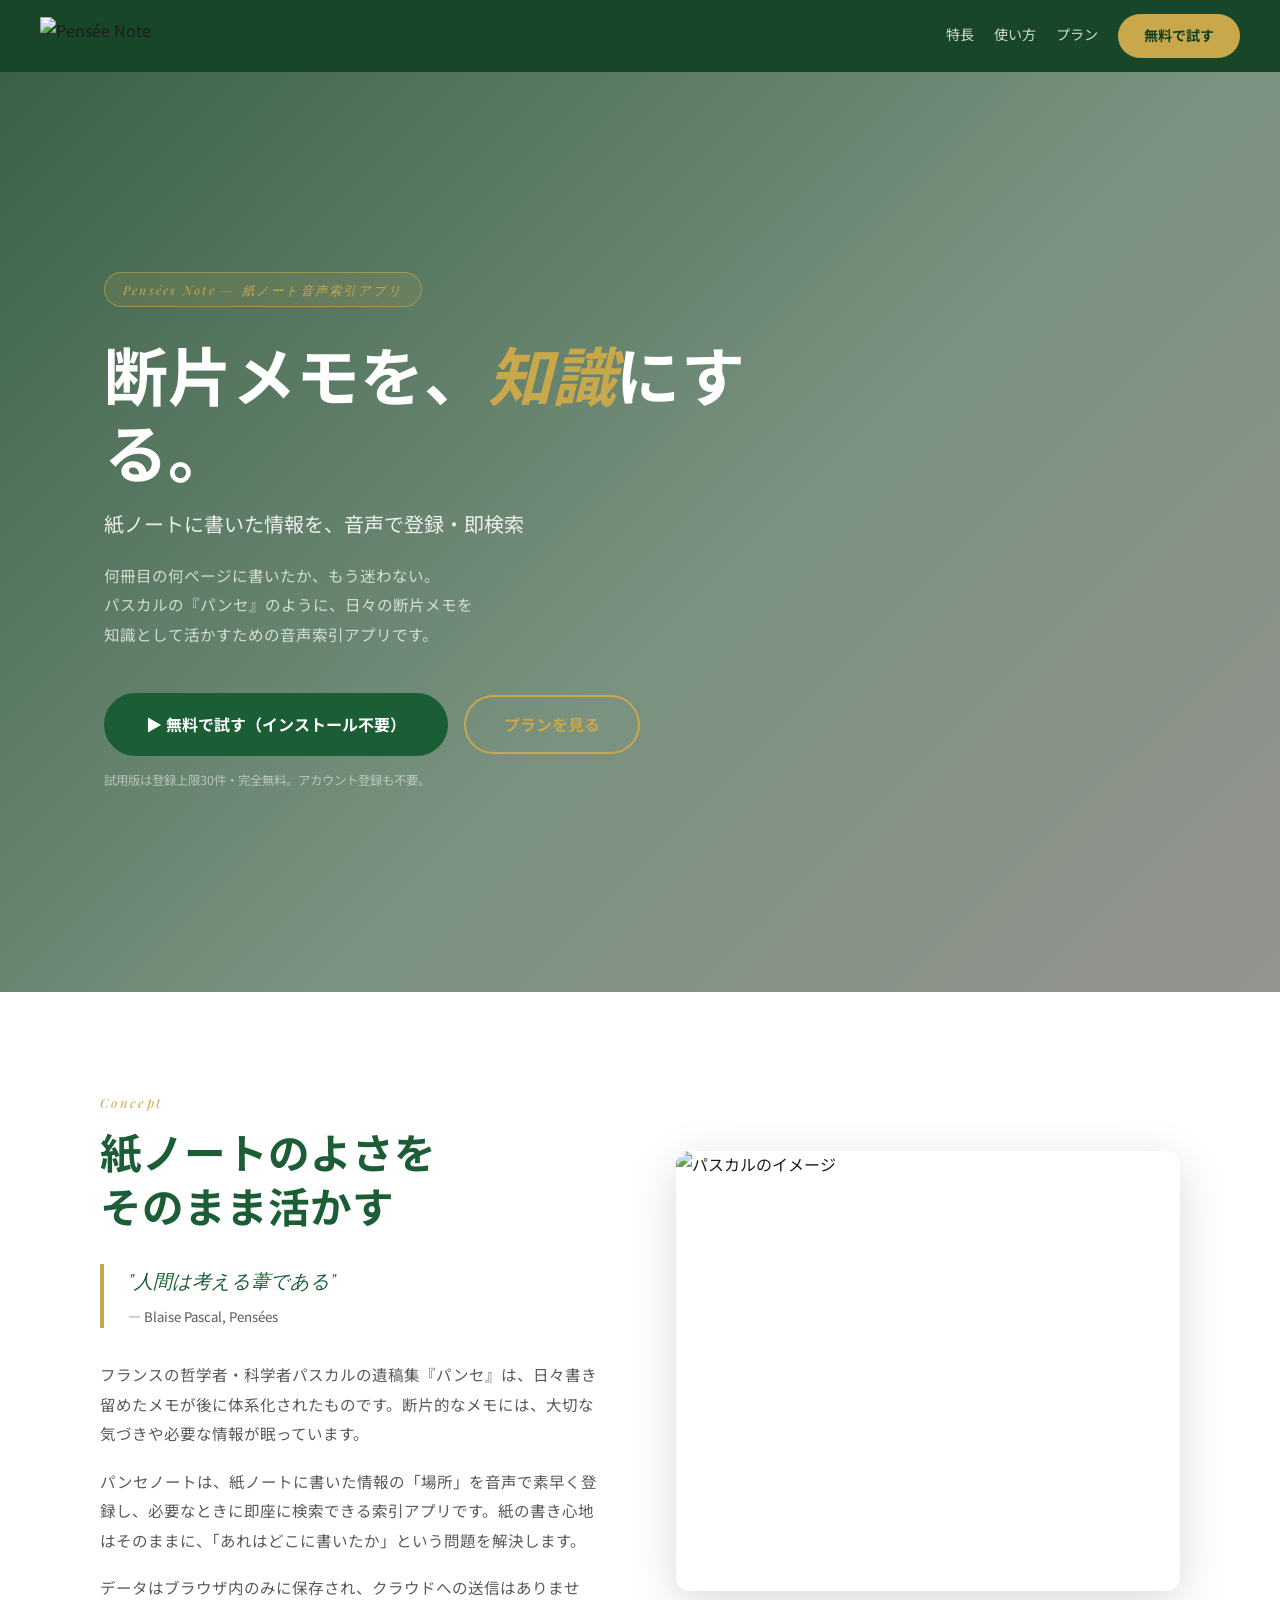
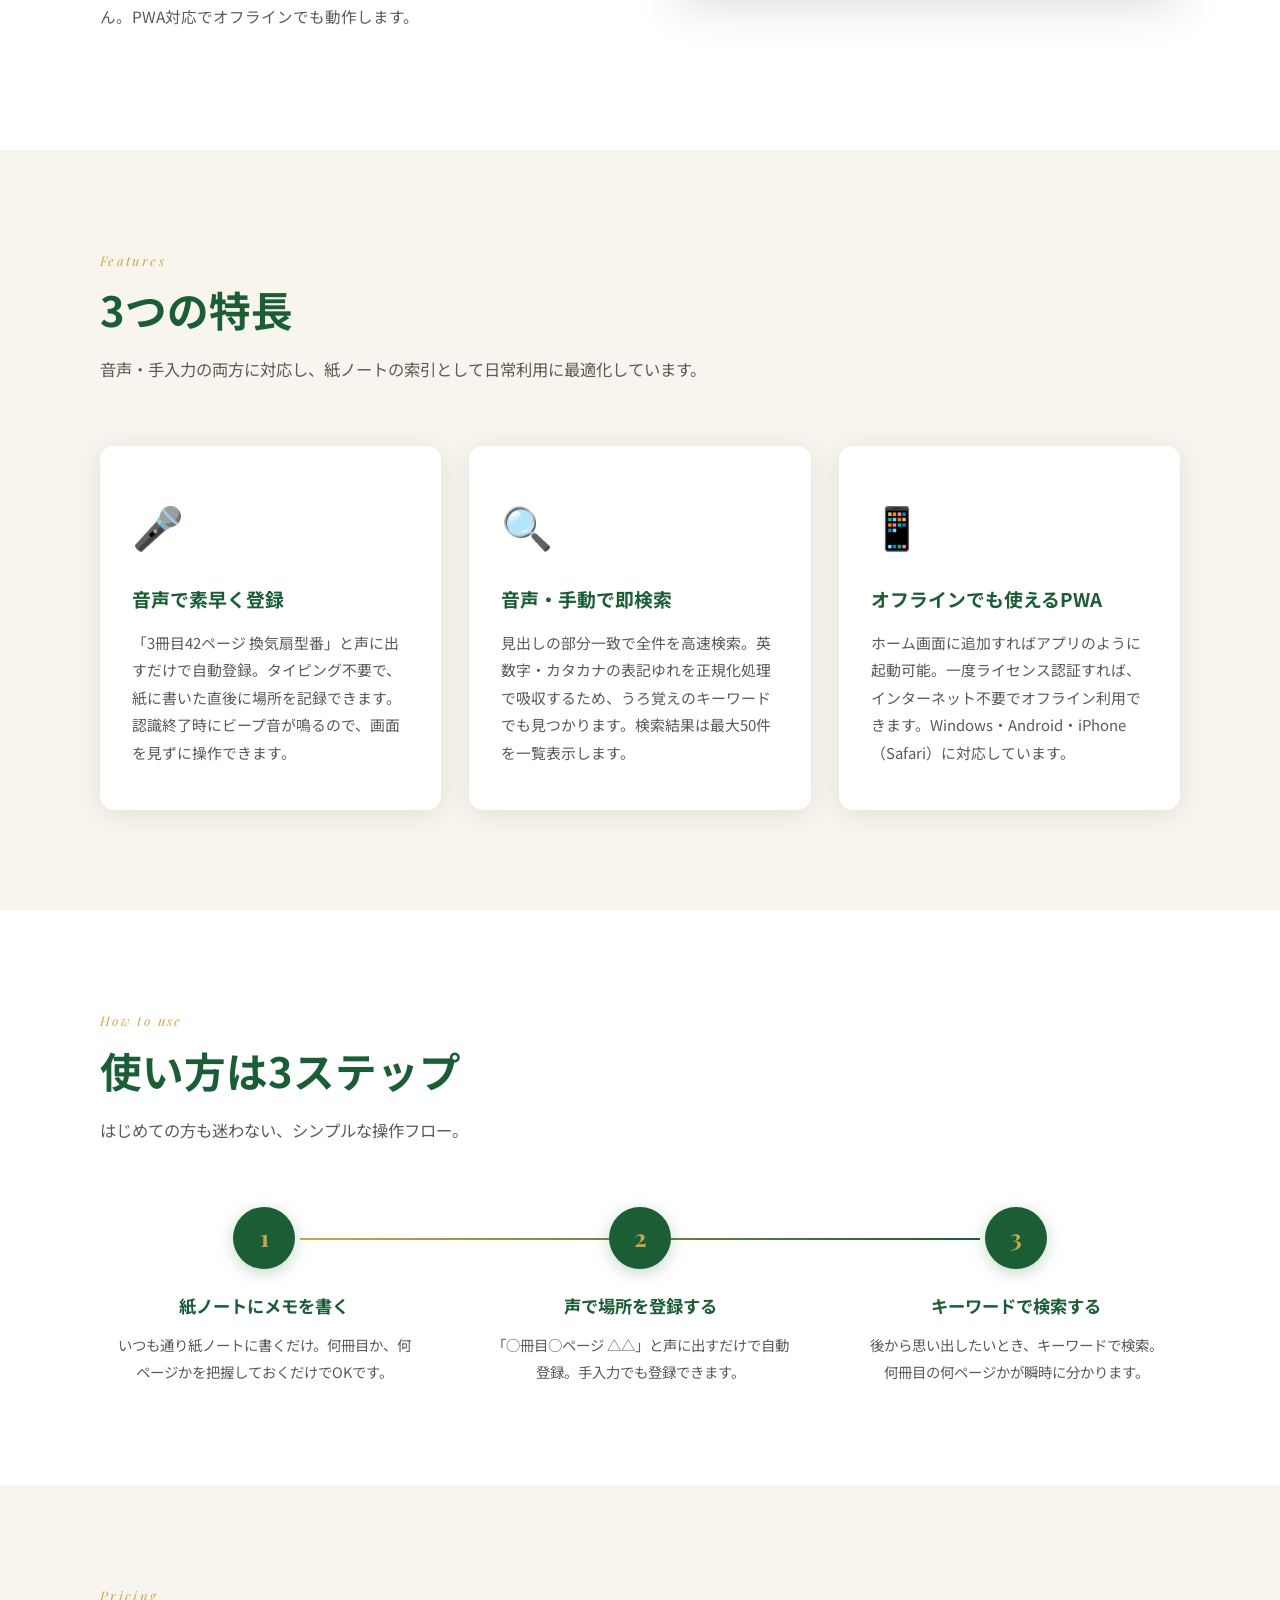
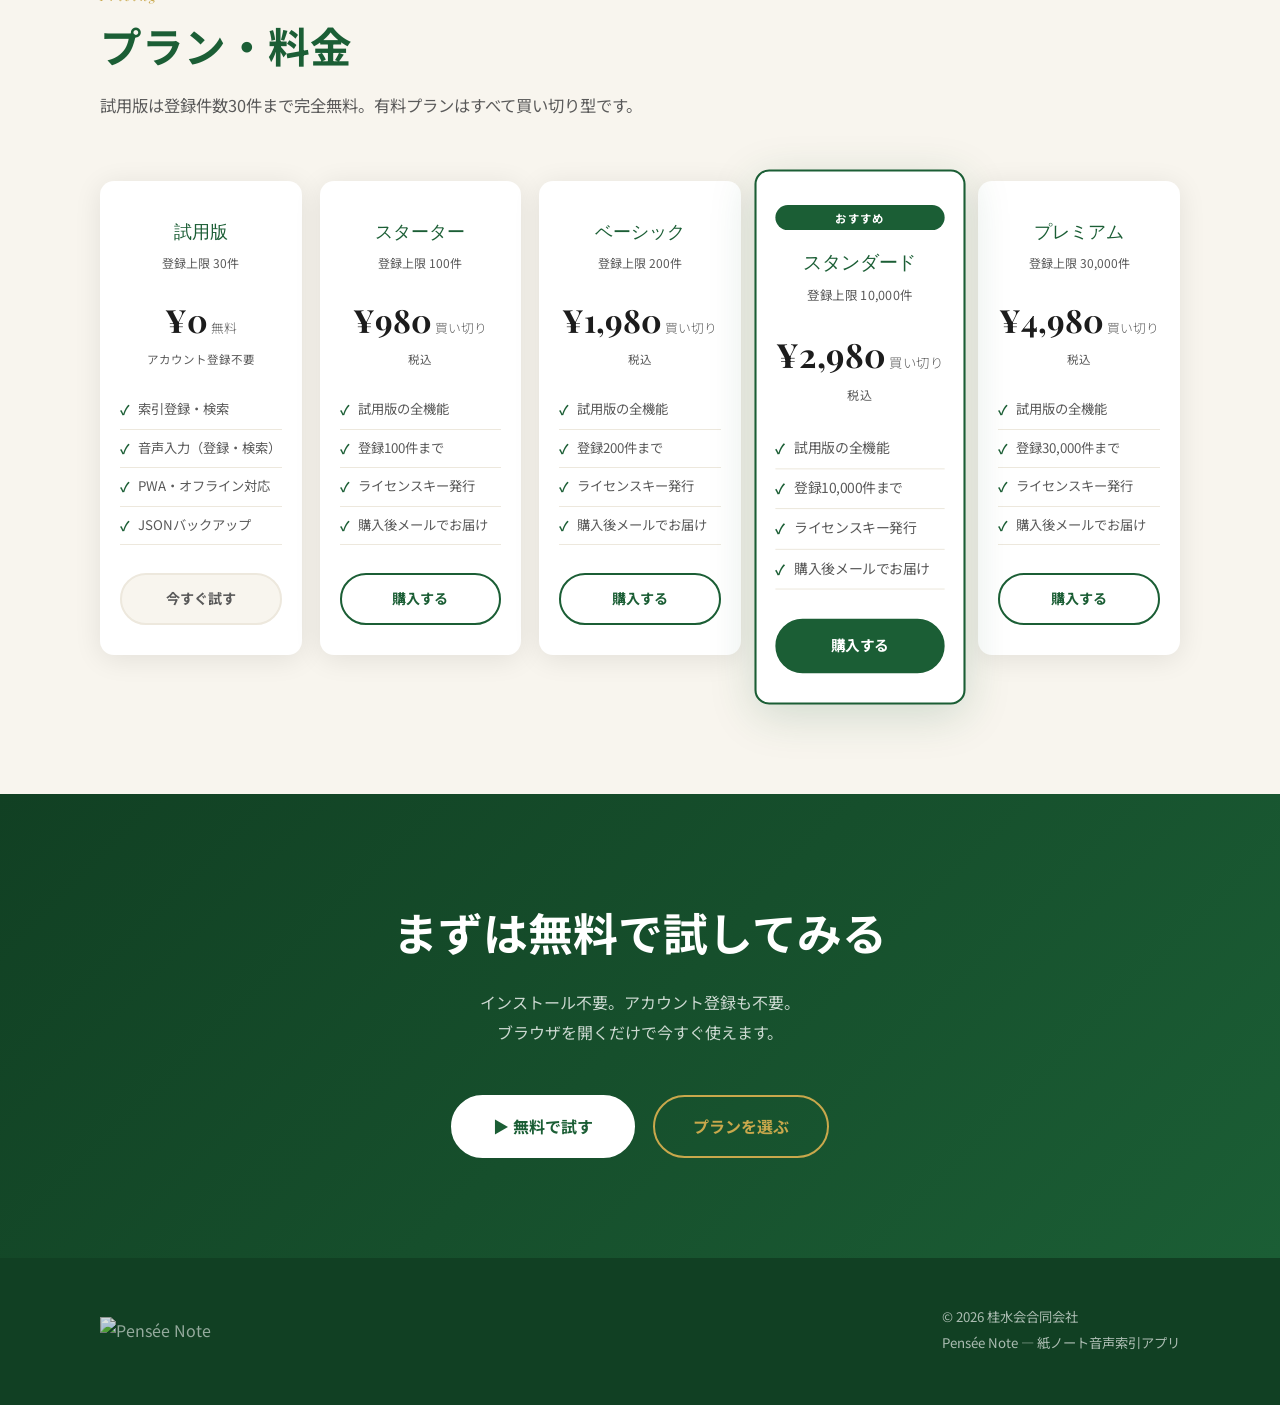
==== index.html @ b0973890 "Add files via upload" ====
<!DOCTYPE html>
<html lang="ja">
<head>
  <meta charset="UTF-8">
  <meta name="viewport" content="width=device-width, initial-scale=1.0">
  <title>Pensée Note — 紙ノート音声索引アプリ</title>
  <meta name="description" content="紙ノートに書いた情報を、音声で登録・即検索。何冊目の何ページにあるか、もう迷わない。試用版は完全無料・インストール不要。">
  <meta property="og:title" content="Pensée Note — 紙ノート音声索引アプリ">
  <meta property="og:description" content="紙ノートに書いた情報を、音声で登録・即検索。試用版は完全無料。">
  <meta property="og:image" content="assets/pascal.png">
  <link rel="preconnect" href="https://fonts.googleapis.com">
  <link rel="preconnect" href="https://fonts.gstatic.com" crossorigin>
  <link href="https://fonts.googleapis.com/css2?family=Playfair+Display:ital,wght@0,400;0,700;1,400&family=Noto+Sans+JP:wght@300;400;500;700&display=swap" rel="stylesheet">
  <style>
    *, *::before, *::after { box-sizing: border-box; margin: 0; padding: 0; }

    :root {
      --green:       #1B5E35;
      --green-dark:  #114023;
      --green-light: #2d7a50;
      --gold:        #C9A84C;
      --gold-light:  #e8c870;
      --cream:       #F8F5EE;
      --cream-dark:  #ede8dd;
      --white:       #ffffff;
      --text:        #1c1c1c;
      --text-light:  #5a5a5a;
      --shadow:      0 4px 28px rgba(0,0,0,0.09);
      --radius:      14px;
    }

    html { scroll-behavior: smooth; }

    body {
      font-family: 'Noto Sans JP', sans-serif;
      background: var(--cream);
      color: var(--text);
      line-height: 1.7;
    }

    img { max-width: 100%; display: block; }
    a { text-decoration: none; color: inherit; }

    /* ── ボタン共通 ────────────────────── */
    .btn-primary {
      display: inline-flex; align-items: center; justify-content: center; gap: 8px;
      background: var(--green); color: var(--white);
      padding: 16px 40px; border-radius: 50px;
      font-size: 1rem; font-weight: 700;
      font-family: 'Noto Sans JP', sans-serif;
      transition: all .28s; border: 2px solid var(--green); cursor: pointer;
    }
    .btn-primary:hover {
      background: var(--green-dark); transform: translateY(-2px);
      box-shadow: 0 10px 28px rgba(27,94,53,.32);
    }

    .btn-outline-gold {
      display: inline-flex; align-items: center; justify-content: center; gap: 8px;
      background: transparent; color: var(--gold);
      padding: 14px 38px; border-radius: 50px;
      font-size: 1rem; font-weight: 700;
      font-family: 'Noto Sans JP', sans-serif;
      transition: all .28s; border: 2px solid var(--gold); cursor: pointer;
    }
    .btn-outline-gold:hover {
      background: var(--gold); color: var(--white); transform: translateY(-2px);
      box-shadow: 0 10px 28px rgba(201,168,76,.3);
    }

    /* ── HEADER ────────────────────────── */
    header {
      position: sticky; top: 0; z-index: 200;
      background: rgba(17, 64, 35, 0.97); backdrop-filter: blur(10px);
      padding: 14px 40px;
      display: flex; align-items: center; justify-content: space-between;
    }

    .header-logo { height: 38px; }

    .header-nav { display: flex; gap: 20px; align-items: center; }

    .nav-link {
      color: rgba(255,255,255,0.80); font-size: 0.88rem;
      padding-bottom: 2px; border-bottom: 1px solid transparent;
      transition: all .2s;
    }
    .nav-link:hover { color: var(--gold); border-color: var(--gold); }

    .nav-btn-try {
      background: var(--gold); color: var(--green-dark);
      padding: 10px 26px; border-radius: 50px;
      font-weight: 700; font-size: 0.88rem;
      font-family: 'Noto Sans JP', sans-serif;
      transition: all .25s;
    }
    .nav-btn-try:hover { background: var(--gold-light); transform: translateY(-1px); }

    /* ── HERO ─────────────────────────── */
    .hero {
      position: relative; min-height: 92vh;
      display: flex; align-items: center; overflow: hidden;
    }

    .hero-bg {
      position: absolute; inset: 0;
      background: url('assets/pascal.png') center 18% / cover no-repeat;
    }

    .hero-overlay {
      position: absolute; inset: 0;
      background: linear-gradient(135deg,
        rgba(17,64,35,.82) 0%,
        rgba(17,64,35,.55) 55%,
        rgba(0,0,0,.4) 100%);
    }

    .hero-content {
      position: relative; z-index: 1;
      max-width: 820px; padding: 100px 56px 100px 64px;
    }

    .hero-eyebrow {
      display: inline-block;
      border: 1px solid rgba(201,168,76,.6);
      background: rgba(201,168,76,.12);
      color: var(--gold); font-size: 0.78rem;
      letter-spacing: .18em; padding: 6px 18px;
      border-radius: 50px; margin-bottom: 28px;
      font-family: 'Playfair Display', serif; font-style: italic;
    }

    .hero h1 {
      font-size: clamp(2.4rem, 5.5vw, 4rem);
      color: var(--white); line-height: 1.2; margin-bottom: 18px;
    }
    .hero h1 em { font-style: italic; color: var(--gold); }

    .hero-subhead {
      font-size: clamp(1rem, 2.2vw, 1.25rem);
      color: rgba(255,255,255,.88); margin-bottom: 20px; font-weight: 400;
    }

    .hero-desc {
      font-size: 0.97rem; color: rgba(255,255,255,.72);
      line-height: 1.9; margin-bottom: 44px; max-width: 540px;
    }

    .hero-actions { display: flex; flex-wrap: wrap; gap: 16px; align-items: center; }

    .hero-note {
      margin-top: 14px; color: rgba(255,255,255,.52); font-size: 0.78rem;
    }

    /* ── SECTION 共通 ─────────────────── */
    section { padding: 100px 40px; }

    .inner { max-width: 1080px; margin: 0 auto; }

    .s-label {
      display: block; font-family: 'Playfair Display', serif; font-style: italic;
      color: var(--gold); font-size: 0.82rem; letter-spacing: .18em;
      margin-bottom: 10px;
    }

    .s-title {
      font-size: clamp(1.8rem, 4vw, 2.6rem);
      color: var(--green); line-height: 1.3; margin-bottom: 18px;
    }

    .s-lead {
      font-size: 1.02rem; color: var(--text-light);
      max-width: 640px; line-height: 1.95; margin-bottom: 60px;
    }

    /* ── CONCEPT ──────────────────────── */
    .concept { background: var(--white); }

    .concept-grid {
      display: grid; grid-template-columns: 1fr 1fr;
      gap: 72px; align-items: center;
    }

    .concept-text { }

    .concept-quote {
      border-left: 4px solid var(--gold);
      padding-left: 24px; margin: 32px 0;
    }

    .concept-quote blockquote {
      font-family: 'Playfair Display', serif; font-style: italic;
      font-size: 1.2rem; color: var(--green); line-height: 1.75;
    }

    .concept-quote cite {
      display: block; margin-top: 8px; font-size: 0.83rem;
      color: var(--text-light); font-style: normal;
    }

    .concept-text p {
      font-size: 0.97rem; color: var(--text-light);
      line-height: 1.9; margin-bottom: 18px;
    }

    .concept-img {
      border-radius: var(--radius); overflow: hidden;
      box-shadow: 0 12px 48px rgba(0,0,0,0.15);
    }
    .concept-img img { width: 100%; height: 440px; object-fit: cover; object-position: center 15%; }

    /* ── FEATURES ─────────────────────── */
    .features { background: var(--cream); }

    .feature-grid { display: grid; grid-template-columns: repeat(3,1fr); gap: 28px; }

    .feature-card {
      background: var(--white); border-radius: var(--radius);
      padding: 44px 32px; box-shadow: var(--shadow);
      transition: transform .3s;
    }
    .feature-card:hover { transform: translateY(-5px); }

    .feature-icon { font-size: 2.6rem; margin-bottom: 22px; }

    .feature-card h3 {
      font-size: 1.18rem; color: var(--green); margin-bottom: 14px;
    }

    .feature-card p { font-size: 0.93rem; color: var(--text-light); line-height: 1.85; }

    /* ── HOW TO USE ───────────────────── */
    .howto { background: var(--white); }

    .steps {
      display: grid; grid-template-columns: repeat(3,1fr);
      gap: 48px; position: relative;
    }

    .steps::before {
      content: ''; position: absolute;
      top: 31px;
      left: calc(16.67% + 20px); right: calc(16.67% + 20px);
      height: 2px;
      background: linear-gradient(to right, var(--gold), var(--green));
    }

    .step { text-align: center; padding: 0 12px; }

    .step-num {
      width: 62px; height: 62px; border-radius: 50%;
      background: var(--green); color: var(--gold);
      font-family: 'Playfair Display', serif; font-size: 1.5rem; font-weight: 700;
      display: flex; align-items: center; justify-content: center;
      margin: 0 auto 22px; position: relative; z-index: 1;
      box-shadow: 0 4px 16px rgba(27,94,53,.25);
    }

    .step h3 { font-size: 1.08rem; color: var(--green); margin-bottom: 12px; }
    .step p { font-size: 0.9rem; color: var(--text-light); line-height: 1.85; }

    /* ── PRICING ──────────────────────── */
    .pricing { background: var(--cream); }

    .pricing-grid {
      display: grid; grid-template-columns: repeat(5,1fr);
      gap: 18px; align-items: start;
    }

    .plan-card {
      background: var(--white); border-radius: var(--radius);
      padding: 32px 18px 28px; text-align: center;
      box-shadow: var(--shadow); border: 2px solid transparent;
      transition: all .3s; display: flex; flex-direction: column;
    }

    .plan-card.rec {
      border-color: var(--green); transform: scale(1.045);
      box-shadow: 0 10px 44px rgba(27,94,53,.18);
    }

    .plan-badge {
      display: inline-block; background: var(--green); color: var(--white);
      font-size: 0.68rem; font-weight: 700; letter-spacing: .06em;
      padding: 3px 14px; border-radius: 50px; margin-bottom: 14px;
    }

    .plan-name {
      font-family: 'Playfair Display', serif;
      font-size: 1.15rem; color: var(--green); margin-bottom: 6px;
    }

    .plan-limit { font-size: 0.75rem; color: var(--text-light); margin-bottom: 20px; }

    .plan-price {
      font-family: 'Playfair Display', serif;
      font-size: 2rem; font-weight: 700; color: var(--text); margin-bottom: 2px;
    }
    .plan-price span { font-size: 0.8rem; font-family: 'Noto Sans JP', sans-serif; font-weight: 300; color: var(--text-light); }

    .plan-price-note { font-size: 0.72rem; color: var(--text-light); margin-bottom: 22px; }

    .plan-features {
      list-style: none; margin-bottom: 28px; text-align: left;
      flex: 1;
    }

    .plan-features li {
      font-size: 0.83rem; color: var(--text-light);
      padding: 7px 0; border-bottom: 1px solid var(--cream-dark);
      display: flex; align-items: flex-start; gap: 8px;
    }

    .plan-features li::before { content: '✓'; color: var(--green); font-weight: 700; flex-shrink: 0; margin-top: 1px; }

    .plan-btn {
      display: block; width: 100%; padding: 12px;
      border-radius: 50px; font-weight: 700;
      font-family: 'Noto Sans JP', sans-serif; font-size: 0.88rem;
      cursor: pointer; transition: all .28s;
      border: 2px solid var(--green); background: transparent; color: var(--green);
    }
    .plan-btn:hover { background: var(--green); color: var(--white); }

    .plan-card.rec .plan-btn { background: var(--green); color: var(--white); }
    .plan-card.rec .plan-btn:hover { background: var(--green-dark); }

    .plan-btn-free { border-color: var(--cream-dark); background: var(--cream); color: var(--text-light); }
    .plan-btn-free:hover { background: var(--cream-dark); color: var(--text); border-color: var(--cream-dark); }

    /* ── FINAL CTA ────────────────────── */
    .cta-final {
      background: linear-gradient(135deg, var(--green-dark) 0%, var(--green) 100%);
      text-align: center; padding: 100px 40px;
    }

    .cta-final h2 { font-size: clamp(1.8rem,4vw,2.8rem); color: var(--white); margin-bottom: 18px; }
    .cta-final p { color: rgba(255,255,255,.78); font-size: 1rem; margin-bottom: 48px; line-height: 1.85; }

    .cta-actions { display: flex; justify-content: center; flex-wrap: wrap; gap: 18px; }

    .btn-white {
      display: inline-flex; align-items: center; justify-content: center; gap: 8px;
      background: var(--white); color: var(--green);
      padding: 16px 40px; border-radius: 50px;
      font-size: 1rem; font-weight: 700;
      font-family: 'Noto Sans JP', sans-serif;
      transition: all .28s; border: 2px solid var(--white);
    }
    .btn-white:hover { background: transparent; color: var(--white); }

    .cta-final .btn-outline-gold { color: var(--gold); }
    .cta-final .btn-outline-gold:hover { background: var(--gold); color: var(--green-dark); }

    /* ── FOOTER ───────────────────────── */
    footer { background: var(--green-dark); color: rgba(255,255,255,.65); padding: 48px 40px; }

    .footer-inner {
      max-width: 1080px; margin: 0 auto;
      display: flex; justify-content: space-between; align-items: center;
      flex-wrap: wrap; gap: 20px;
    }

    .footer-logo { height: 30px; opacity: .85; }
    .footer-info { font-size: 0.83rem; }
    .footer-info p { margin-bottom: 3px; }

    /* ── RESPONSIVE ───────────────────── */
    @media (max-width: 960px) {
      .concept-grid { grid-template-columns: 1fr; gap: 40px; }
      .concept-img { order: -1; }
      .concept-img img { height: 300px; }
      .feature-grid { grid-template-columns: 1fr; }
      .steps { grid-template-columns: 1fr; gap: 32px; }
      .steps::before { display: none; }
      .pricing-grid { grid-template-columns: repeat(2,1fr); }
      .plan-card.rec { transform: none; }
      .hero-content { padding: 80px 32px; }
    }

    @media (max-width: 600px) {
      section { padding: 64px 20px; }
      header { padding: 14px 20px; }
      .nav-link { display: none; }
      .hero-content { padding: 64px 24px; }
      .pricing-grid { grid-template-columns: 1fr; }
    }
  </style>
</head>
<body>

<!-- ═══════════════════════════════
     HEADER
══════════════════════════════════ -->
<header>
  <a href="#">
    <img class="header-logo" src="assets/logo.png" alt="Pensée Note">
  </a>
  <nav class="header-nav">
    <a class="nav-link" href="#features">特長</a>
    <a class="nav-link" href="#howto">使い方</a>
    <a class="nav-link" href="#pricing">プラン</a>
    <a class="nav-btn-try" href="https://hca02673-beep.github.io/panseenote/">無料で試す</a>
  </nav>
</header>

<!-- ═══════════════════════════════
     HERO
══════════════════════════════════ -->
<section class="hero">
  <div class="hero-bg"></div>
  <div class="hero-overlay"></div>
  <div class="hero-content">
    <span class="hero-eyebrow">Pensées Note — 紙ノート音声索引アプリ</span>
    <h1>断片メモを、<em>知識</em>にする。</h1>
    <p class="hero-subhead">紙ノートに書いた情報を、音声で登録・即検索</p>
    <p class="hero-desc">
      何冊目の何ページに書いたか、もう迷わない。<br>
      パスカルの『パンセ』のように、日々の断片メモを<br>
      知識として活かすための音声索引アプリです。
    </p>
    <div class="hero-actions">
      <a class="btn-primary" href="https://hca02673-beep.github.io/panseenote/">
        ▶ 無料で試す（インストール不要）
      </a>
      <a class="btn-outline-gold" href="#pricing">プランを見る</a>
    </div>
    <p class="hero-note">試用版は登録上限30件・完全無料。アカウント登録も不要。</p>
  </div>
</section>

<!-- ═══════════════════════════════
     CONCEPT
══════════════════════════════════ -->
<section class="concept">
  <div class="inner">
    <div class="concept-grid">
      <div class="concept-text">
        <span class="s-label">Concept</span>
        <h2 class="s-title">紙ノートのよさを<br>そのまま活かす</h2>
        <div class="concept-quote">
          <blockquote>
            "人間は考える葦である"
          </blockquote>
          <cite>— Blaise Pascal, Pensées</cite>
        </div>
        <p>フランスの哲学者・科学者パスカルの遺稿集『パンセ』は、日々書き留めたメモが後に体系化されたものです。断片的なメモには、大切な気づきや必要な情報が眠っています。</p>
        <p>パンセノートは、紙ノートに書いた情報の「場所」を音声で素早く登録し、必要なときに即座に検索できる索引アプリです。紙の書き心地はそのままに、「あれはどこに書いたか」という問題を解決します。</p>
        <p>データはブラウザ内のみに保存され、クラウドへの送信はありません。PWA対応でオフラインでも動作します。</p>
      </div>
      <div class="concept-img">
        <img src="assets/pascal.png" alt="パスカルのイメージ">
      </div>
    </div>
  </div>
</section>

<!-- ═══════════════════════════════
     FEATURES
══════════════════════════════════ -->
<section class="features" id="features">
  <div class="inner">
    <span class="s-label">Features</span>
    <h2 class="s-title">3つの特長</h2>
    <p class="s-lead">音声・手入力の両方に対応し、紙ノートの索引として日常利用に最適化しています。</p>
    <div class="feature-grid">

      <div class="feature-card">
        <div class="feature-icon">🎤</div>
        <h3>音声で素早く登録</h3>
        <p>「3冊目42ページ 換気扇型番」と声に出すだけで自動登録。タイピング不要で、紙に書いた直後に場所を記録できます。認識終了時にビープ音が鳴るので、画面を見ずに操作できます。</p>
      </div>

      <div class="feature-card">
        <div class="feature-icon">🔍</div>
        <h3>音声・手動で即検索</h3>
        <p>見出しの部分一致で全件を高速検索。英数字・カタカナの表記ゆれを正規化処理で吸収するため、うろ覚えのキーワードでも見つかります。検索結果は最大50件を一覧表示します。</p>
      </div>

      <div class="feature-card">
        <div class="feature-icon">📱</div>
        <h3>オフラインでも使えるPWA</h3>
        <p>ホーム画面に追加すればアプリのように起動可能。一度ライセンス認証すれば、インターネット不要でオフライン利用できます。Windows・Android・iPhone（Safari）に対応しています。</p>
      </div>

    </div>
  </div>
</section>

<!-- ═══════════════════════════════
     HOW TO USE
══════════════════════════════════ -->
<section class="howto" id="howto">
  <div class="inner">
    <span class="s-label">How to use</span>
    <h2 class="s-title">使い方は3ステップ</h2>
    <p class="s-lead">はじめての方も迷わない、シンプルな操作フロー。</p>
    <div class="steps">

      <div class="step">
        <div class="step-num">1</div>
        <h3>紙ノートにメモを書く</h3>
        <p>いつも通り紙ノートに書くだけ。何冊目か、何ページかを把握しておくだけでOKです。</p>
      </div>

      <div class="step">
        <div class="step-num">2</div>
        <h3>声で場所を登録する</h3>
        <p>「○冊目○ページ △△」と声に出すだけで自動登録。手入力でも登録できます。</p>
      </div>

      <div class="step">
        <div class="step-num">3</div>
        <h3>キーワードで検索する</h3>
        <p>後から思い出したいとき、キーワードで検索。何冊目の何ページかが瞬時に分かります。</p>
      </div>

    </div>
  </div>
</section>

<!-- ═══════════════════════════════
     PRICING
══════════════════════════════════ -->
<section class="pricing" id="pricing">
  <div class="inner">
    <span class="s-label">Pricing</span>
    <h2 class="s-title">プラン・料金</h2>
    <p class="s-lead">試用版は登録件数30件まで完全無料。有料プランはすべて買い切り型です。</p>
    <div class="pricing-grid">

      <!-- 試用版 -->
      <div class="plan-card">
        <p class="plan-name">試用版</p>
        <p class="plan-limit">登録上限 30件</p>
        <p class="plan-price">¥0<span> 無料</span></p>
        <p class="plan-price-note">アカウント登録不要</p>
        <ul class="plan-features">
          <li>索引登録・検索</li>
          <li>音声入力（登録・検索）</li>
          <li>PWA・オフライン対応</li>
          <li>JSONバックアップ</li>
        </ul>
        <a class="plan-btn plan-btn-free" href="https://hca02673-beep.github.io/panseenote/">今すぐ試す</a>
      </div>

      <!-- スターター -->
      <div class="plan-card">
        <p class="plan-name">スターター</p>
        <p class="plan-limit">登録上限 100件</p>
        <p class="plan-price">¥980<span> 買い切り</span></p>
        <p class="plan-price-note">税込</p>
        <ul class="plan-features">
          <li>試用版の全機能</li>
          <li>登録100件まで</li>
          <li>ライセンスキー発行</li>
          <li>購入後メールでお届け</li>
        </ul>
        <a class="plan-btn" href="YOUR_LS_STARTER_URL">購入する</a>
      </div>

      <!-- ベーシック -->
      <div class="plan-card">
        <p class="plan-name">ベーシック</p>
        <p class="plan-limit">登録上限 200件</p>
        <p class="plan-price">¥1,980<span> 買い切り</span></p>
        <p class="plan-price-note">税込</p>
        <ul class="plan-features">
          <li>試用版の全機能</li>
          <li>登録200件まで</li>
          <li>ライセンスキー発行</li>
          <li>購入後メールでお届け</li>
        </ul>
        <a class="plan-btn" href="YOUR_LS_BASIC_URL">購入する</a>
      </div>

      <!-- スタンダード（おすすめ） -->
      <div class="plan-card rec">
        <span class="plan-badge">おすすめ</span>
        <p class="plan-name">スタンダード</p>
        <p class="plan-limit">登録上限 10,000件</p>
        <p class="plan-price">¥2,980<span> 買い切り</span></p>
        <p class="plan-price-note">税込</p>
        <ul class="plan-features">
          <li>試用版の全機能</li>
          <li>登録10,000件まで</li>
          <li>ライセンスキー発行</li>
          <li>購入後メールでお届け</li>
        </ul>
        <a class="plan-btn" href="YOUR_LS_STANDARD_URL">購入する</a>
      </div>

      <!-- プレミアム -->
      <div class="plan-card">
        <p class="plan-name">プレミアム</p>
        <p class="plan-limit">登録上限 30,000件</p>
        <p class="plan-price">¥4,980<span> 買い切り</span></p>
        <p class="plan-price-note">税込</p>
        <ul class="plan-features">
          <li>試用版の全機能</li>
          <li>登録30,000件まで</li>
          <li>ライセンスキー発行</li>
          <li>購入後メールでお届け</li>
        </ul>
        <a class="plan-btn" href="YOUR_LS_PREMIUM_URL">購入する</a>
      </div>

    </div>
  </div>
</section>

<!-- ═══════════════════════════════
     FINAL CTA
══════════════════════════════════ -->
<section class="cta-final">
  <div class="inner">
    <h2>まずは無料で試してみる</h2>
    <p>
      インストール不要。アカウント登録も不要。<br>
      ブラウザを開くだけで今すぐ使えます。
    </p>
    <div class="cta-actions">
      <a class="btn-white" href="https://hca02673-beep.github.io/panseenote/">
        ▶ 無料で試す
      </a>
      <a class="btn-outline-gold" href="#pricing">プランを選ぶ</a>
    </div>
  </div>
</section>

<!-- ═══════════════════════════════
     FOOTER
══════════════════════════════════ -->
<footer>
  <div class="footer-inner">
    <img class="footer-logo" src="assets/logo.png" alt="Pensée Note">
    <div class="footer-info">
      <p>© 2026 桂水会合同会社</p>
      <p>Pensée Note — 紙ノート音声索引アプリ</p>
    </div>
  </div>
</footer>

</body>
</html>
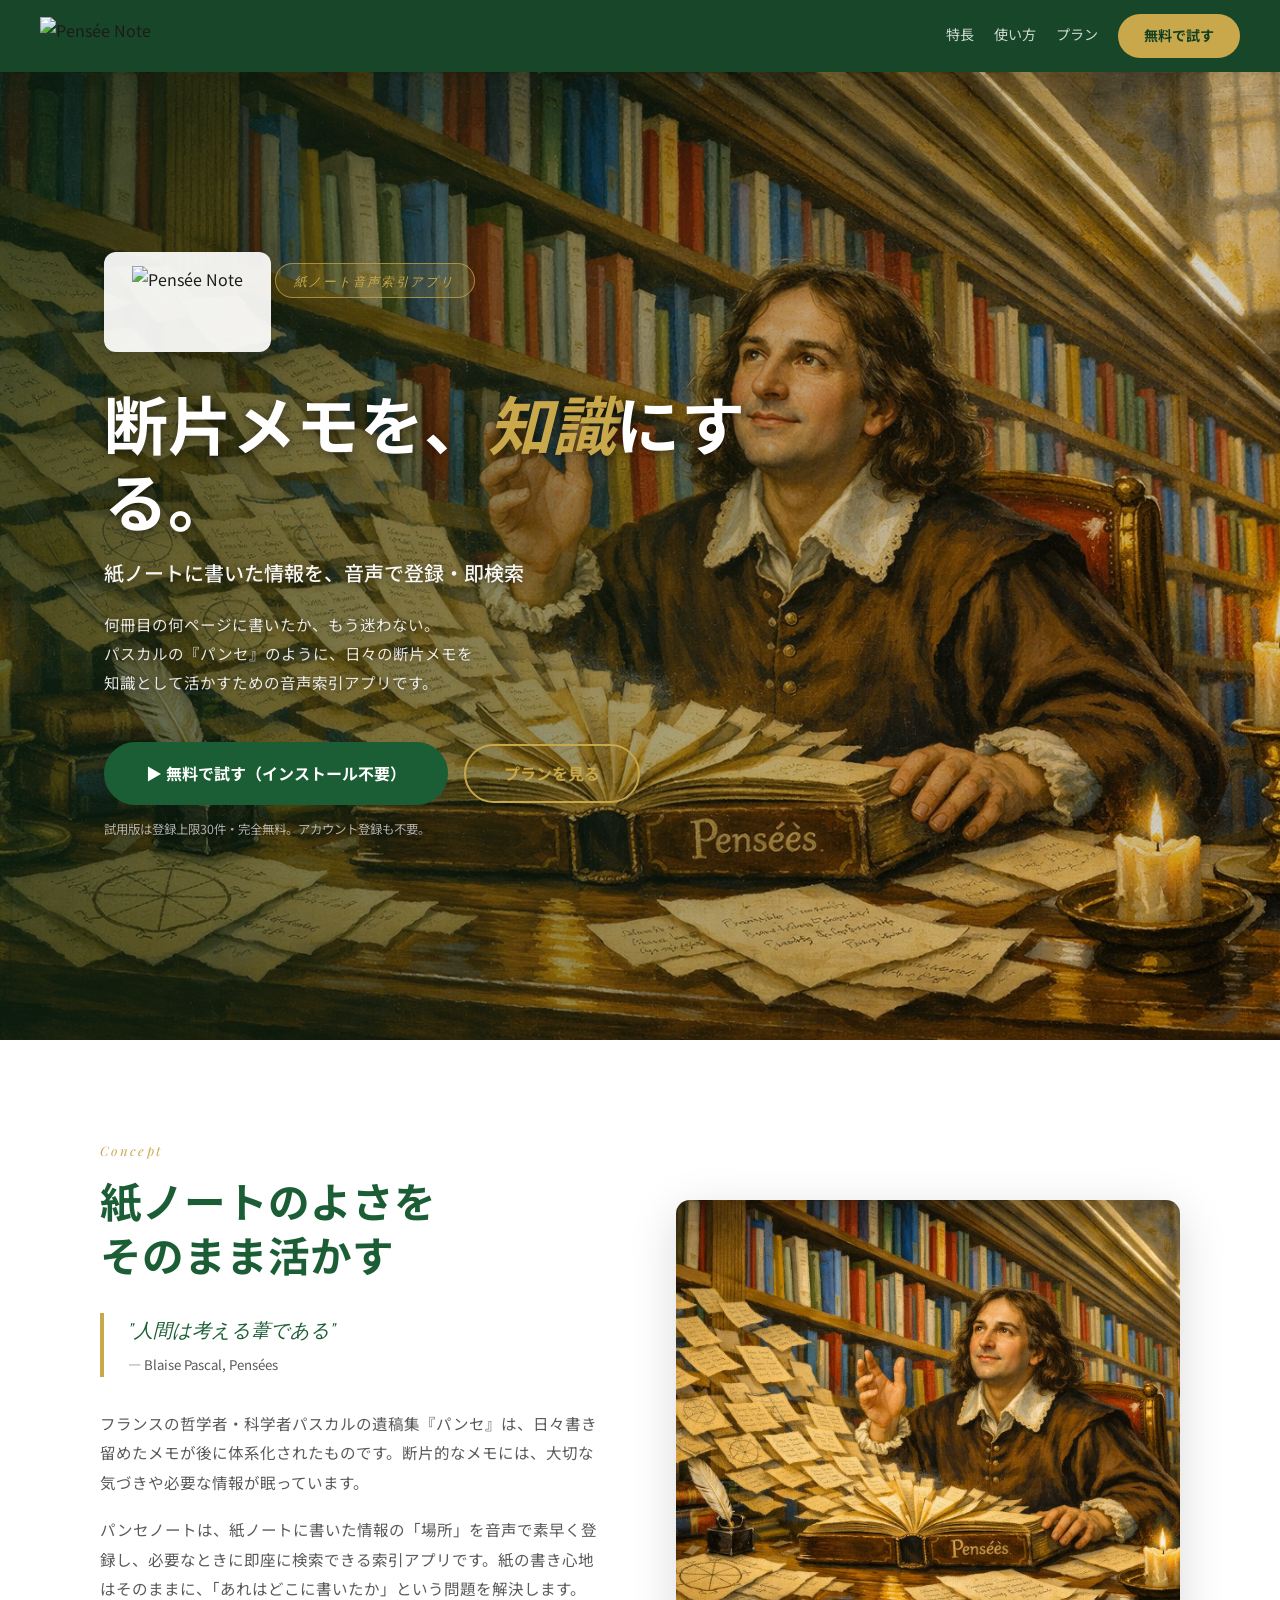
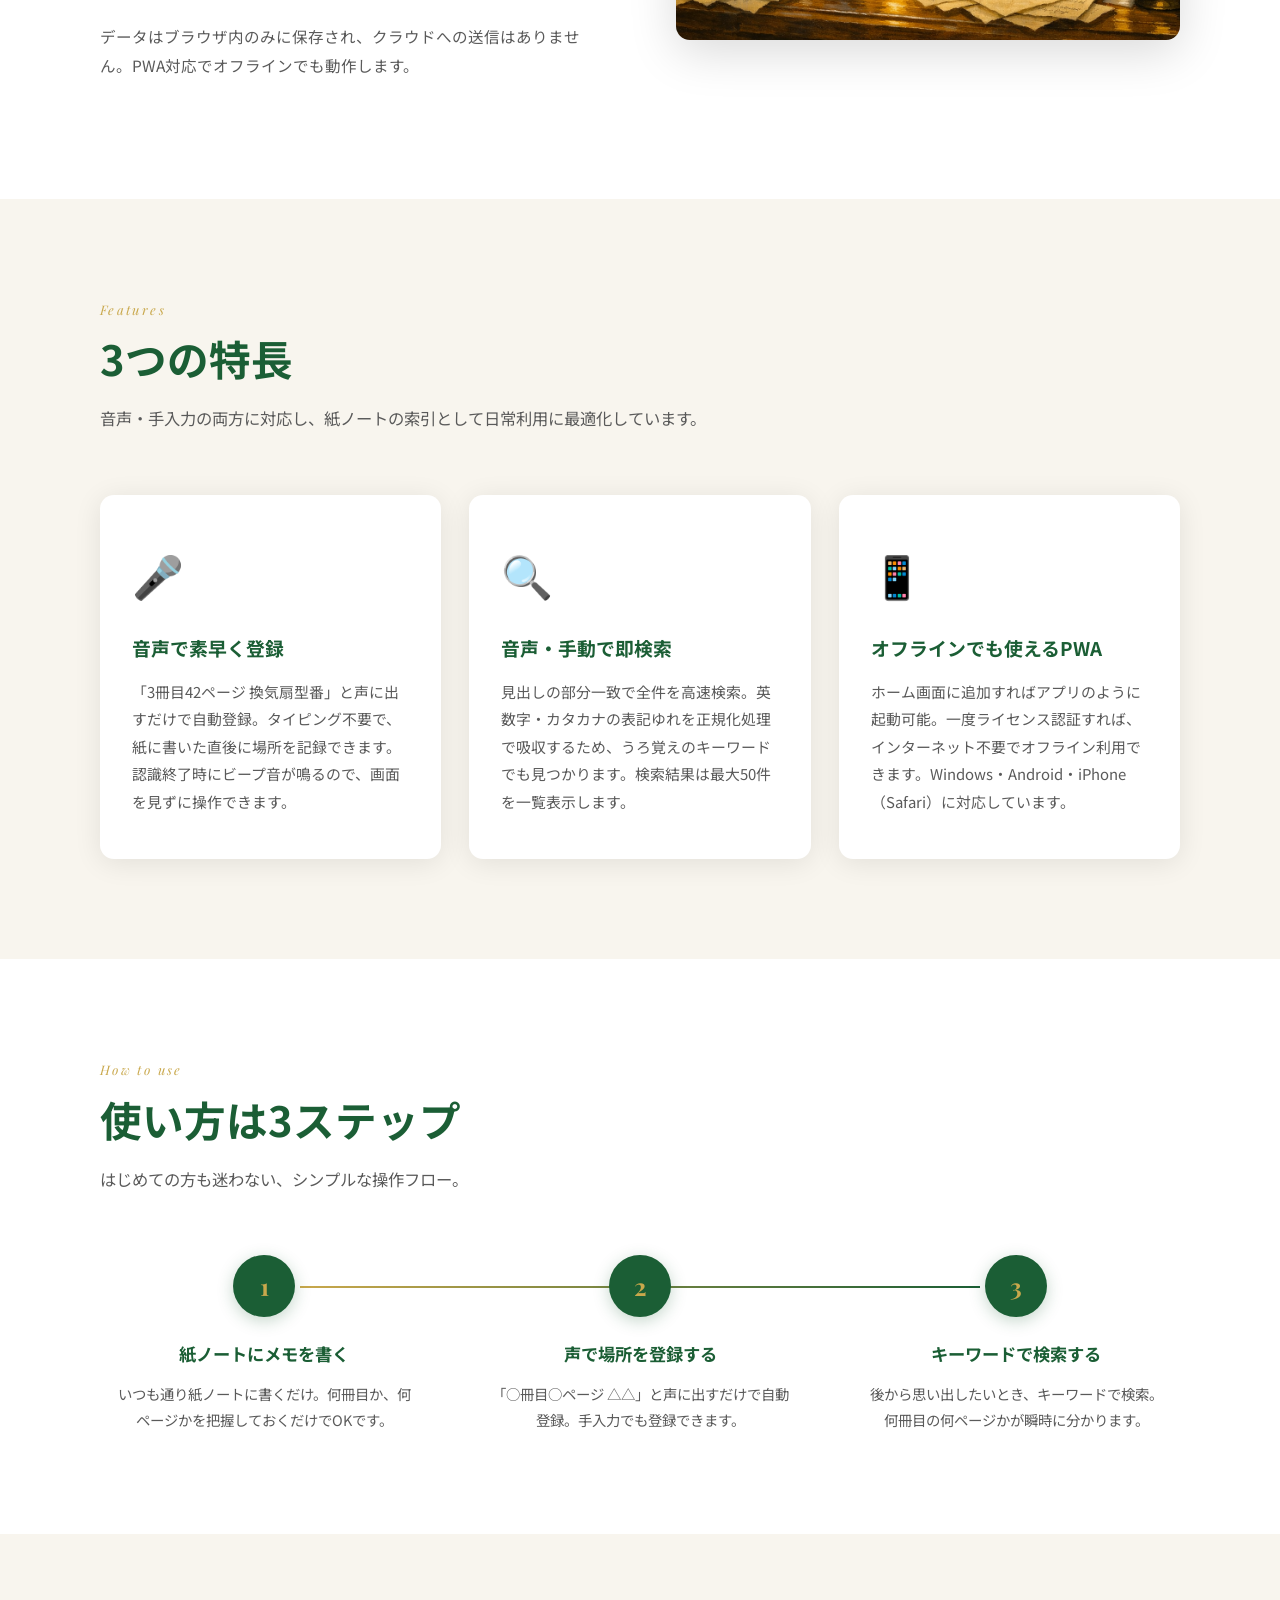
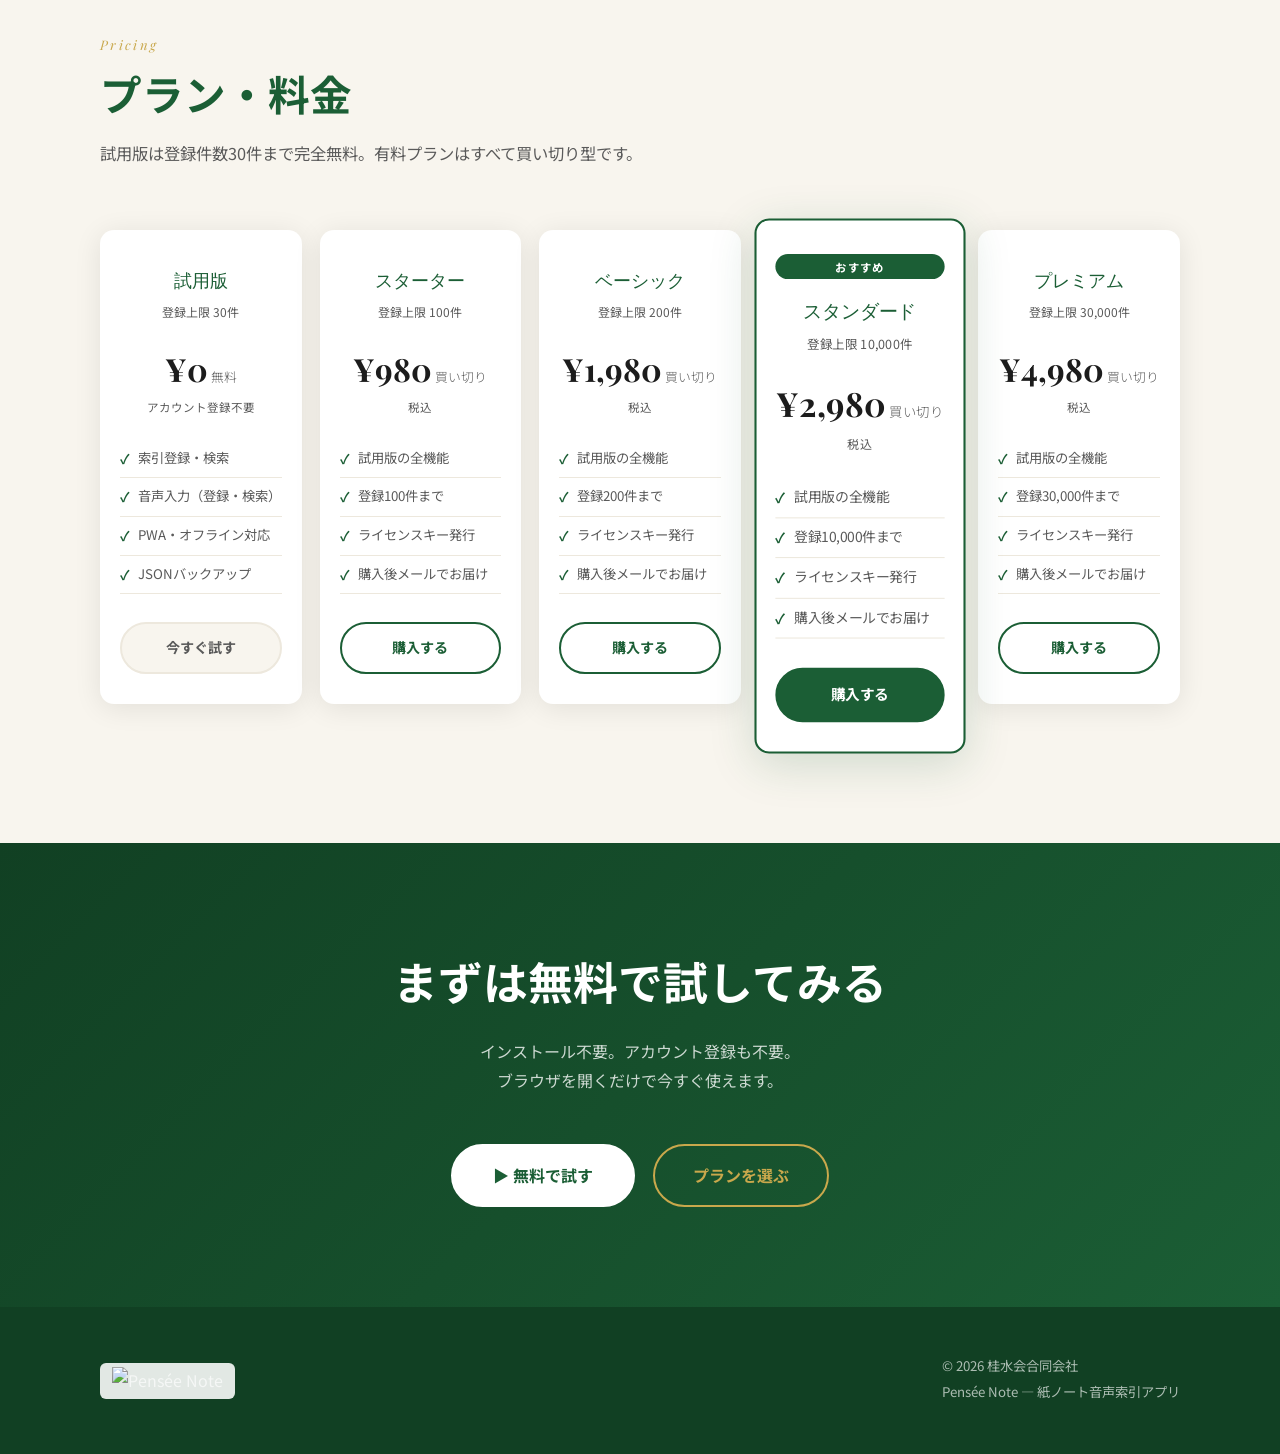
==== commit e2045ae5: "Add files via upload" ====
--- a/index.html
+++ b/index.html
@@ -105,51 +105,71 @@
     .hero-bg {
       position: absolute; inset: 0;
       background: url('assets/pascal.png') center 18% / cover no-repeat;
-    }
-
+      filter: brightness(0.88);
+    }
+
+    /* 左（文字側）は適度に暗く、右（画像側）はほぼ透明に */
     .hero-overlay {
       position: absolute; inset: 0;
-      background: linear-gradient(135deg,
-        rgba(17,64,35,.82) 0%,
-        rgba(17,64,35,.55) 55%,
-        rgba(0,0,0,.4) 100%);
+      background: linear-gradient(
+        to right,
+        rgba(10,38,20,.62) 0%,
+        rgba(10,38,20,.40) 38%,
+        rgba(10,38,20,.12) 65%,
+        rgba(0,0,0,.04)    100%
+      );
     }
 
     .hero-content {
       position: relative; z-index: 1;
-      max-width: 820px; padding: 100px 56px 100px 64px;
-    }
+      max-width: 820px; padding: 80px 56px 100px 64px;
+    }
+
+    /* ヒーローロゴ */
+    .hero-logo-wrap {
+      display: inline-block;
+      background: rgba(255,255,255,0.92);
+      border-radius: 12px;
+      padding: 14px 28px;
+      margin-bottom: 32px;
+      box-shadow: 0 4px 20px rgba(0,0,0,0.18);
+    }
+    .hero-logo-img { height: 72px; display: block; }
 
     .hero-eyebrow {
       display: inline-block;
-      border: 1px solid rgba(201,168,76,.6);
-      background: rgba(201,168,76,.12);
+      border: 1px solid rgba(201,168,76,.7);
+      background: rgba(201,168,76,.15);
       color: var(--gold); font-size: 0.78rem;
       letter-spacing: .18em; padding: 6px 18px;
-      border-radius: 50px; margin-bottom: 28px;
+      border-radius: 50px; margin-bottom: 24px;
       font-family: 'Playfair Display', serif; font-style: italic;
     }
 
     .hero h1 {
       font-size: clamp(2.4rem, 5.5vw, 4rem);
       color: var(--white); line-height: 1.2; margin-bottom: 18px;
+      text-shadow: 0 2px 12px rgba(0,0,0,0.55);
     }
     .hero h1 em { font-style: italic; color: var(--gold); }
 
     .hero-subhead {
       font-size: clamp(1rem, 2.2vw, 1.25rem);
-      color: rgba(255,255,255,.88); margin-bottom: 20px; font-weight: 400;
+      color: rgba(255,255,255,.95); margin-bottom: 20px; font-weight: 500;
+      text-shadow: 0 2px 8px rgba(0,0,0,0.50);
     }
 
     .hero-desc {
-      font-size: 0.97rem; color: rgba(255,255,255,.72);
+      font-size: 0.97rem; color: rgba(255,255,255,.88);
       line-height: 1.9; margin-bottom: 44px; max-width: 540px;
+      text-shadow: 0 1px 6px rgba(0,0,0,0.45);
     }
 
     .hero-actions { display: flex; flex-wrap: wrap; gap: 16px; align-items: center; }
 
     .hero-note {
-      margin-top: 14px; color: rgba(255,255,255,.52); font-size: 0.78rem;
+      margin-top: 14px; color: rgba(255,255,255,.65); font-size: 0.78rem;
+      text-shadow: 0 1px 4px rgba(0,0,0,0.4);
     }
 
     /* ── SECTION 共通 ─────────────────── */
@@ -361,7 +381,11 @@
       flex-wrap: wrap; gap: 20px;
     }
 
-    .footer-logo { height: 30px; opacity: .85; }
+    .footer-logo {
+      height: 36px; border-radius: 6px;
+      background: rgba(255,255,255,0.88);
+      padding: 4px 12px;
+    }
     .footer-info { font-size: 0.83rem; }
     .footer-info p { margin-bottom: 3px; }
 
@@ -394,7 +418,7 @@
 ══════════════════════════════════ -->
 <header>
   <a href="#">
-    <img class="header-logo" src="assets/logo.png" alt="Pensée Note">
+    <img class="header-logo" src="assets/ogo.png" alt="Pensée Note">
   </a>
   <nav class="header-nav">
     <a class="nav-link" href="#features">特長</a>
@@ -411,7 +435,11 @@
   <div class="hero-bg"></div>
   <div class="hero-overlay"></div>
   <div class="hero-content">
-    <span class="hero-eyebrow">Pensées Note — 紙ノート音声索引アプリ</span>
+    <!-- ヒーロー内ロゴ（大きく表示） -->
+    <div class="hero-logo-wrap">
+      <img class="hero-logo-img" src="assets/ogo.png" alt="Pensée Note">
+    </div>
+    <span class="hero-eyebrow">紙ノート音声索引アプリ</span>
     <h1>断片メモを、<em>知識</em>にする。</h1>
     <p class="hero-subhead">紙ノートに書いた情報を、音声で登録・即検索</p>
     <p class="hero-desc">
@@ -633,7 +661,7 @@
 ══════════════════════════════════ -->
 <footer>
   <div class="footer-inner">
-    <img class="footer-logo" src="assets/logo.png" alt="Pensée Note">
+    <img class="footer-logo" src="assets/ogo.png" alt="Pensée Note">
     <div class="footer-info">
       <p>© 2026 桂水会合同会社</p>
       <p>Pensée Note — 紙ノート音声索引アプリ</p>
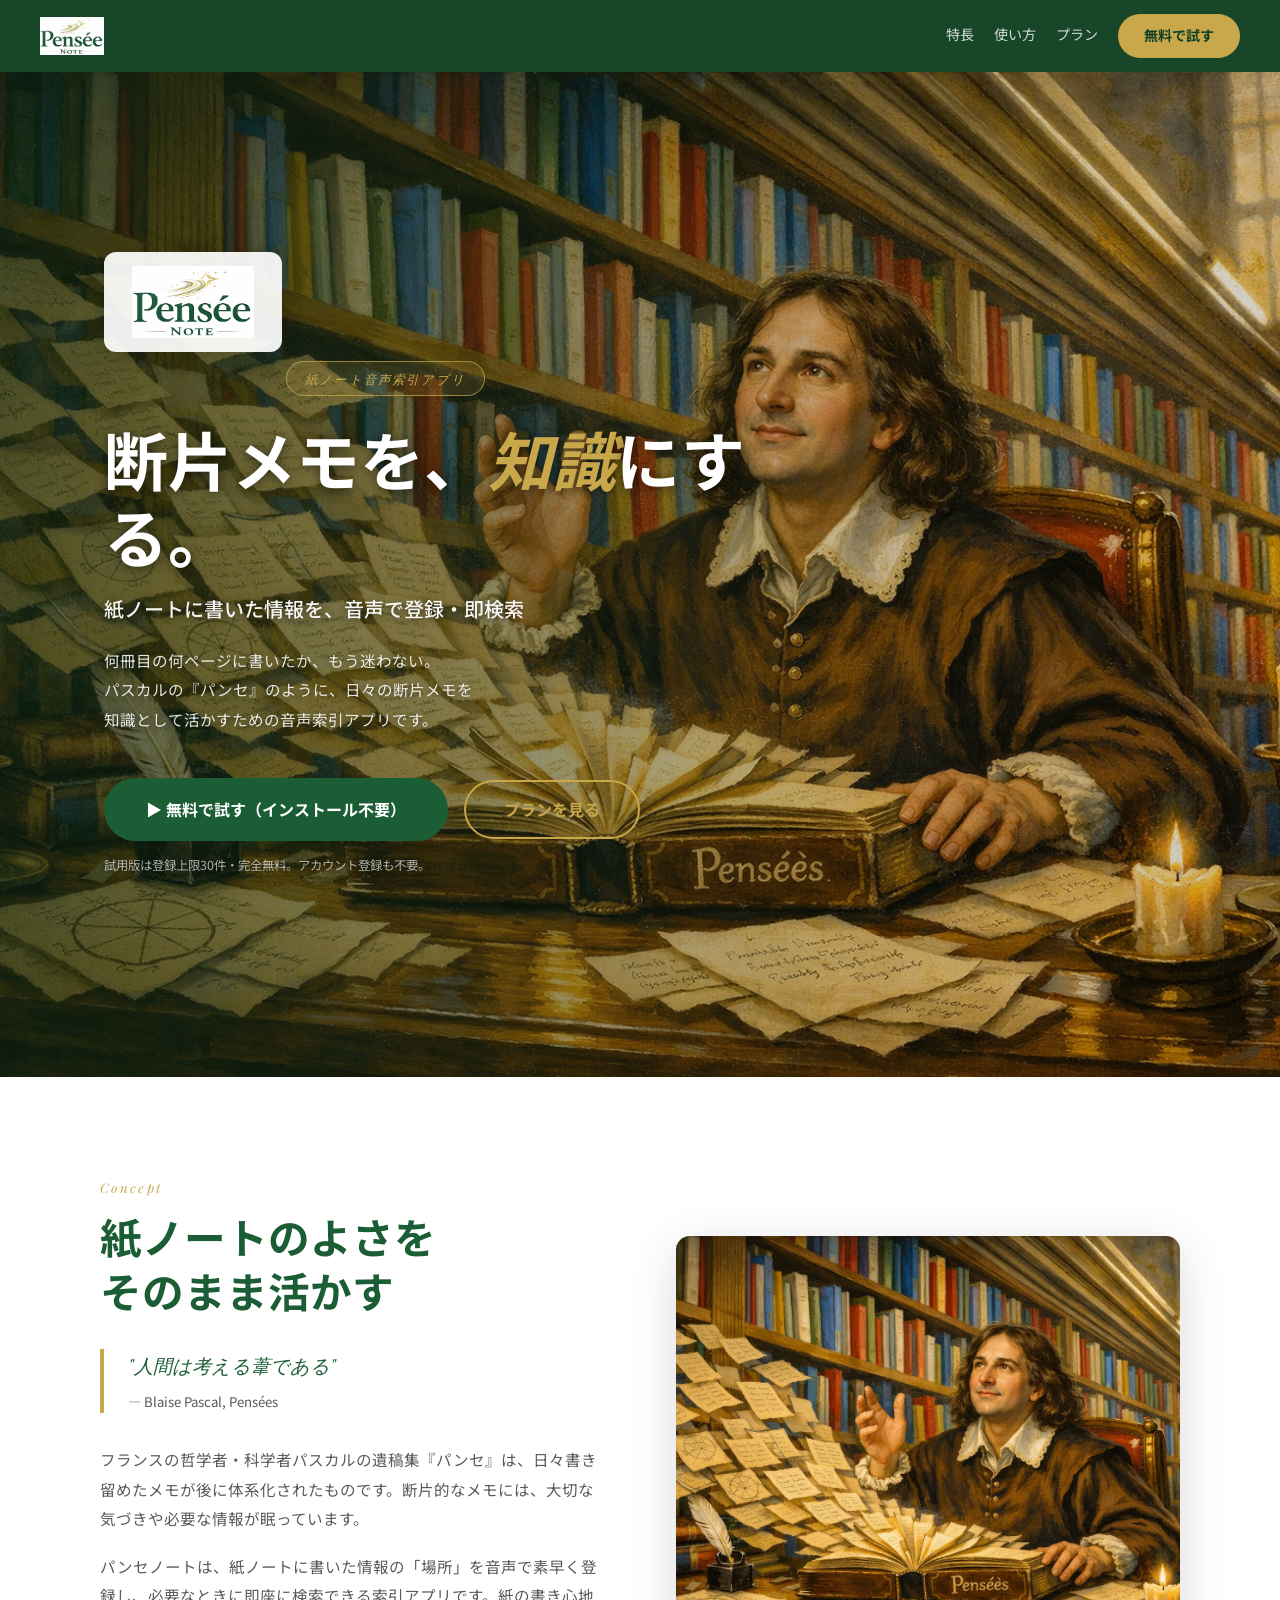
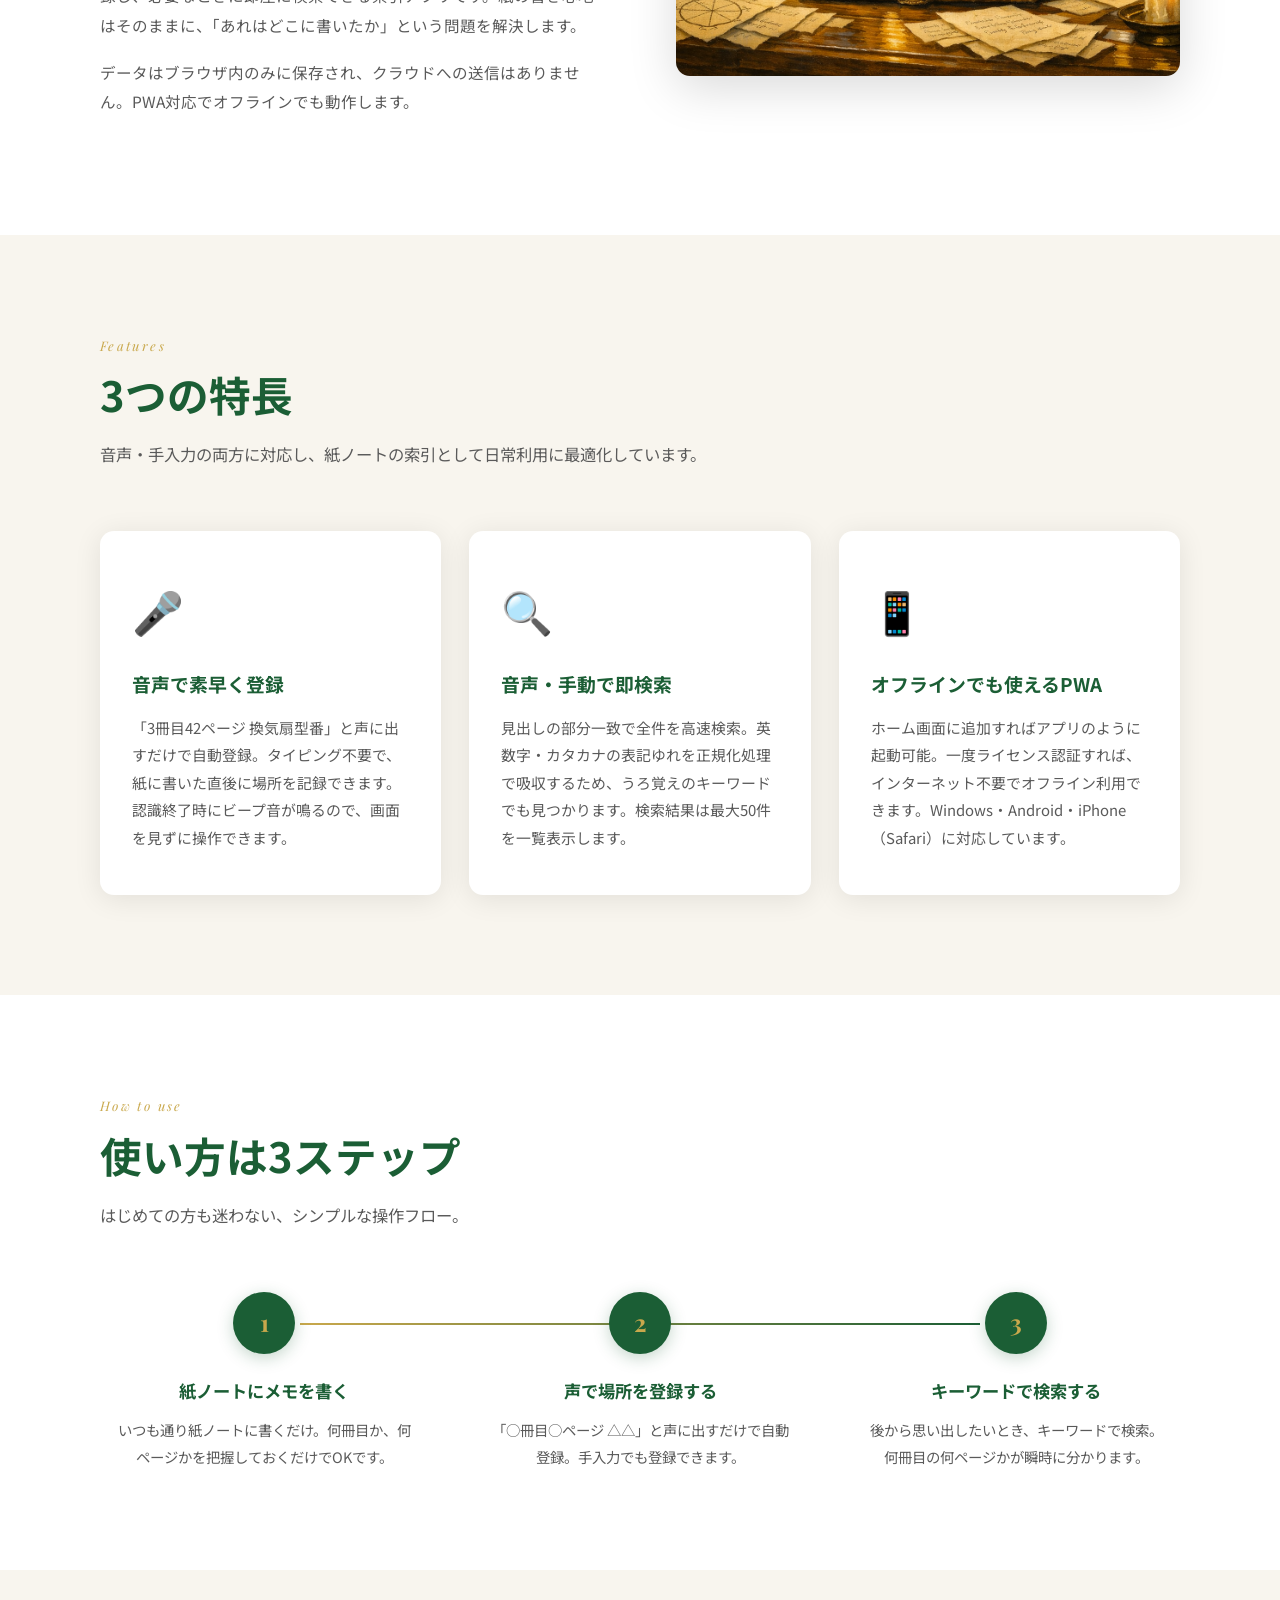
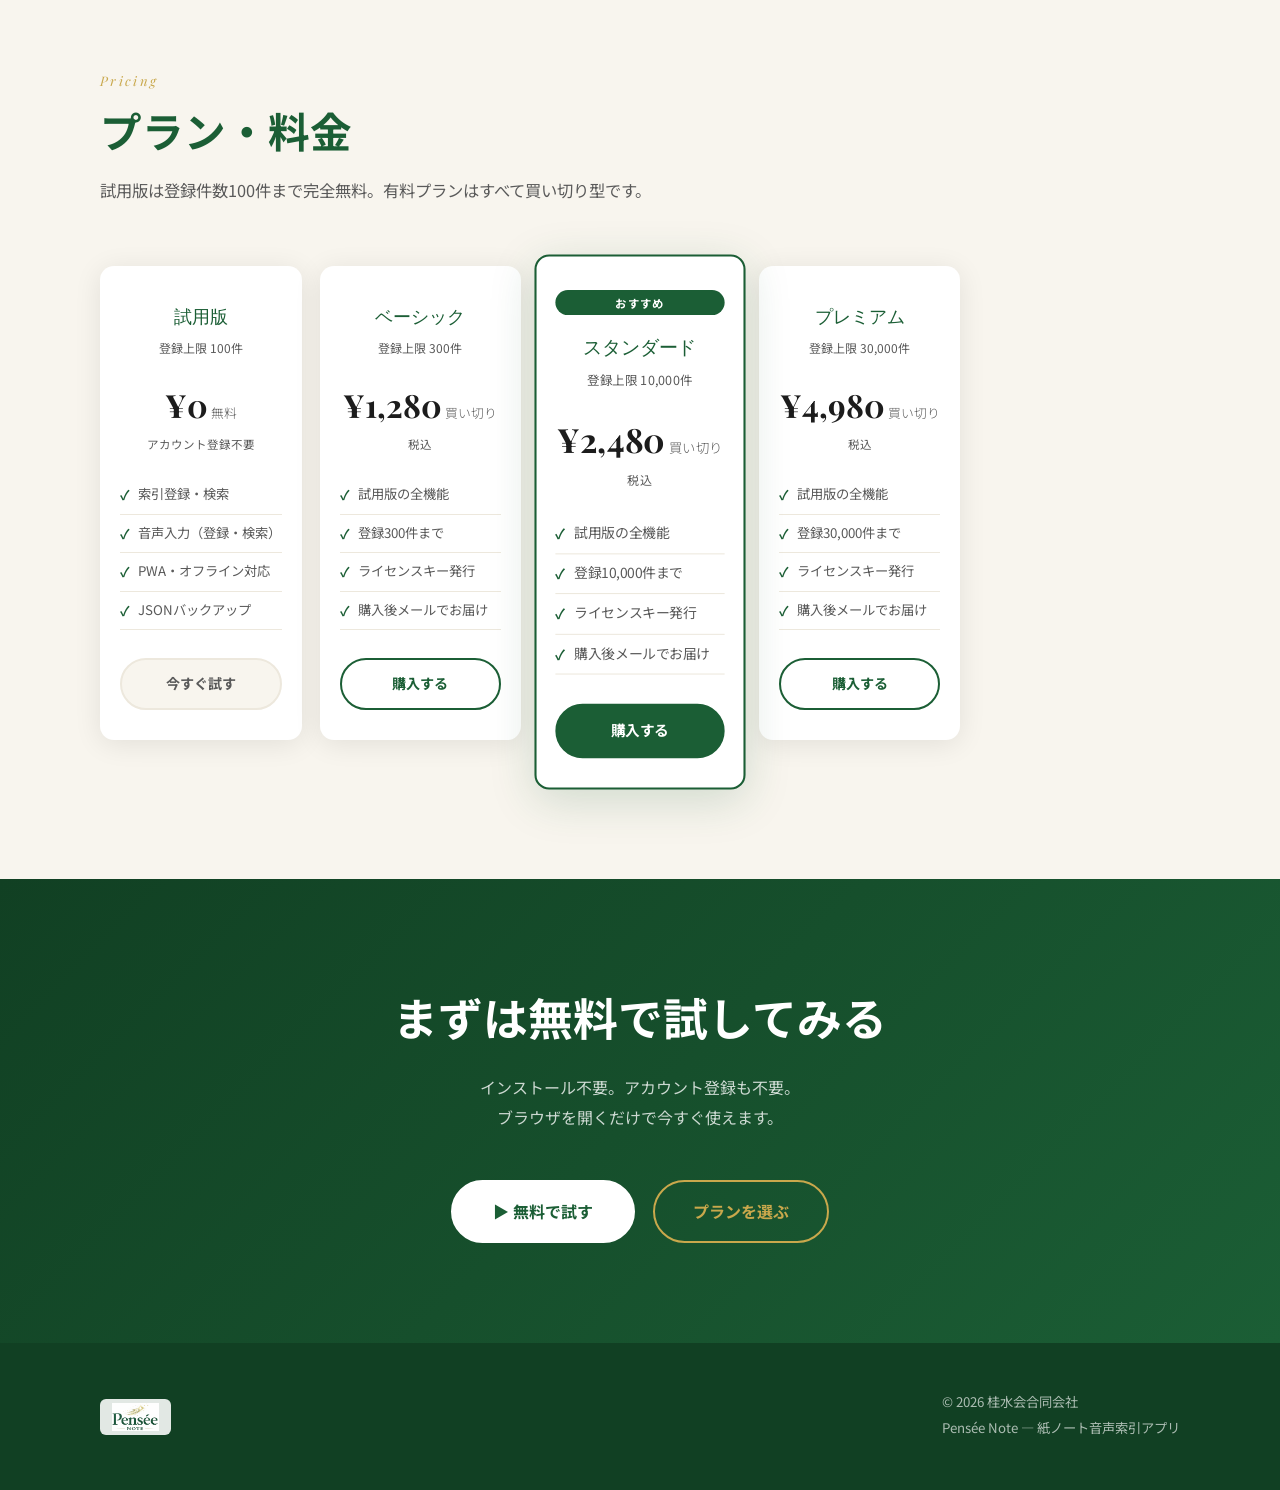
==== commit b85da0b8: "Add files via upload" ====
--- a/index.html
+++ b/index.html
@@ -554,13 +554,13 @@
   <div class="inner">
     <span class="s-label">Pricing</span>
     <h2 class="s-title">プラン・料金</h2>
-    <p class="s-lead">試用版は登録件数30件まで完全無料。有料プランはすべて買い切り型です。</p>
+    <p class="s-lead">試用版は登録件数100件まで完全無料。有料プランはすべて買い切り型です。</p>
     <div class="pricing-grid">
 
       <!-- 試用版 -->
       <div class="plan-card">
         <p class="plan-name">試用版</p>
-        <p class="plan-limit">登録上限 30件</p>
+        <p class="plan-limit">登録上限 100件</p>
         <p class="plan-price">¥0<span> 無料</span></p>
         <p class="plan-price-note">アカウント登録不要</p>
         <ul class="plan-features">
@@ -572,30 +572,15 @@
         <a class="plan-btn plan-btn-free" href="https://hca02673-beep.github.io/panseenote/">今すぐ試す</a>
       </div>
 
-      <!-- スターター -->
+      <!-- ベーシック -->
       <div class="plan-card">
-        <p class="plan-name">スターター</p>
-        <p class="plan-limit">登録上限 100件</p>
-        <p class="plan-price">¥980<span> 買い切り</span></p>
+        <p class="plan-name">ベーシック</p>
+        <p class="plan-limit">登録上限 300件</p>
+        <p class="plan-price">¥1,280<span> 買い切り</span></p>
         <p class="plan-price-note">税込</p>
         <ul class="plan-features">
           <li>試用版の全機能</li>
-          <li>登録100件まで</li>
-          <li>ライセンスキー発行</li>
-          <li>購入後メールでお届け</li>
-        </ul>
-        <a class="plan-btn" href="YOUR_LS_STARTER_URL">購入する</a>
-      </div>
-
-      <!-- ベーシック -->
-      <div class="plan-card">
-        <p class="plan-name">ベーシック</p>
-        <p class="plan-limit">登録上限 200件</p>
-        <p class="plan-price">¥1,980<span> 買い切り</span></p>
-        <p class="plan-price-note">税込</p>
-        <ul class="plan-features">
-          <li>試用版の全機能</li>
-          <li>登録200件まで</li>
+          <li>登録300件まで</li>
           <li>ライセンスキー発行</li>
           <li>購入後メールでお届け</li>
         </ul>
@@ -607,7 +592,7 @@
         <span class="plan-badge">おすすめ</span>
         <p class="plan-name">スタンダード</p>
         <p class="plan-limit">登録上限 10,000件</p>
-        <p class="plan-price">¥2,980<span> 買い切り</span></p>
+        <p class="plan-price">¥2,480<span> 買い切り</span></p>
         <p class="plan-price-note">税込</p>
         <ul class="plan-features">
           <li>試用版の全機能</li>
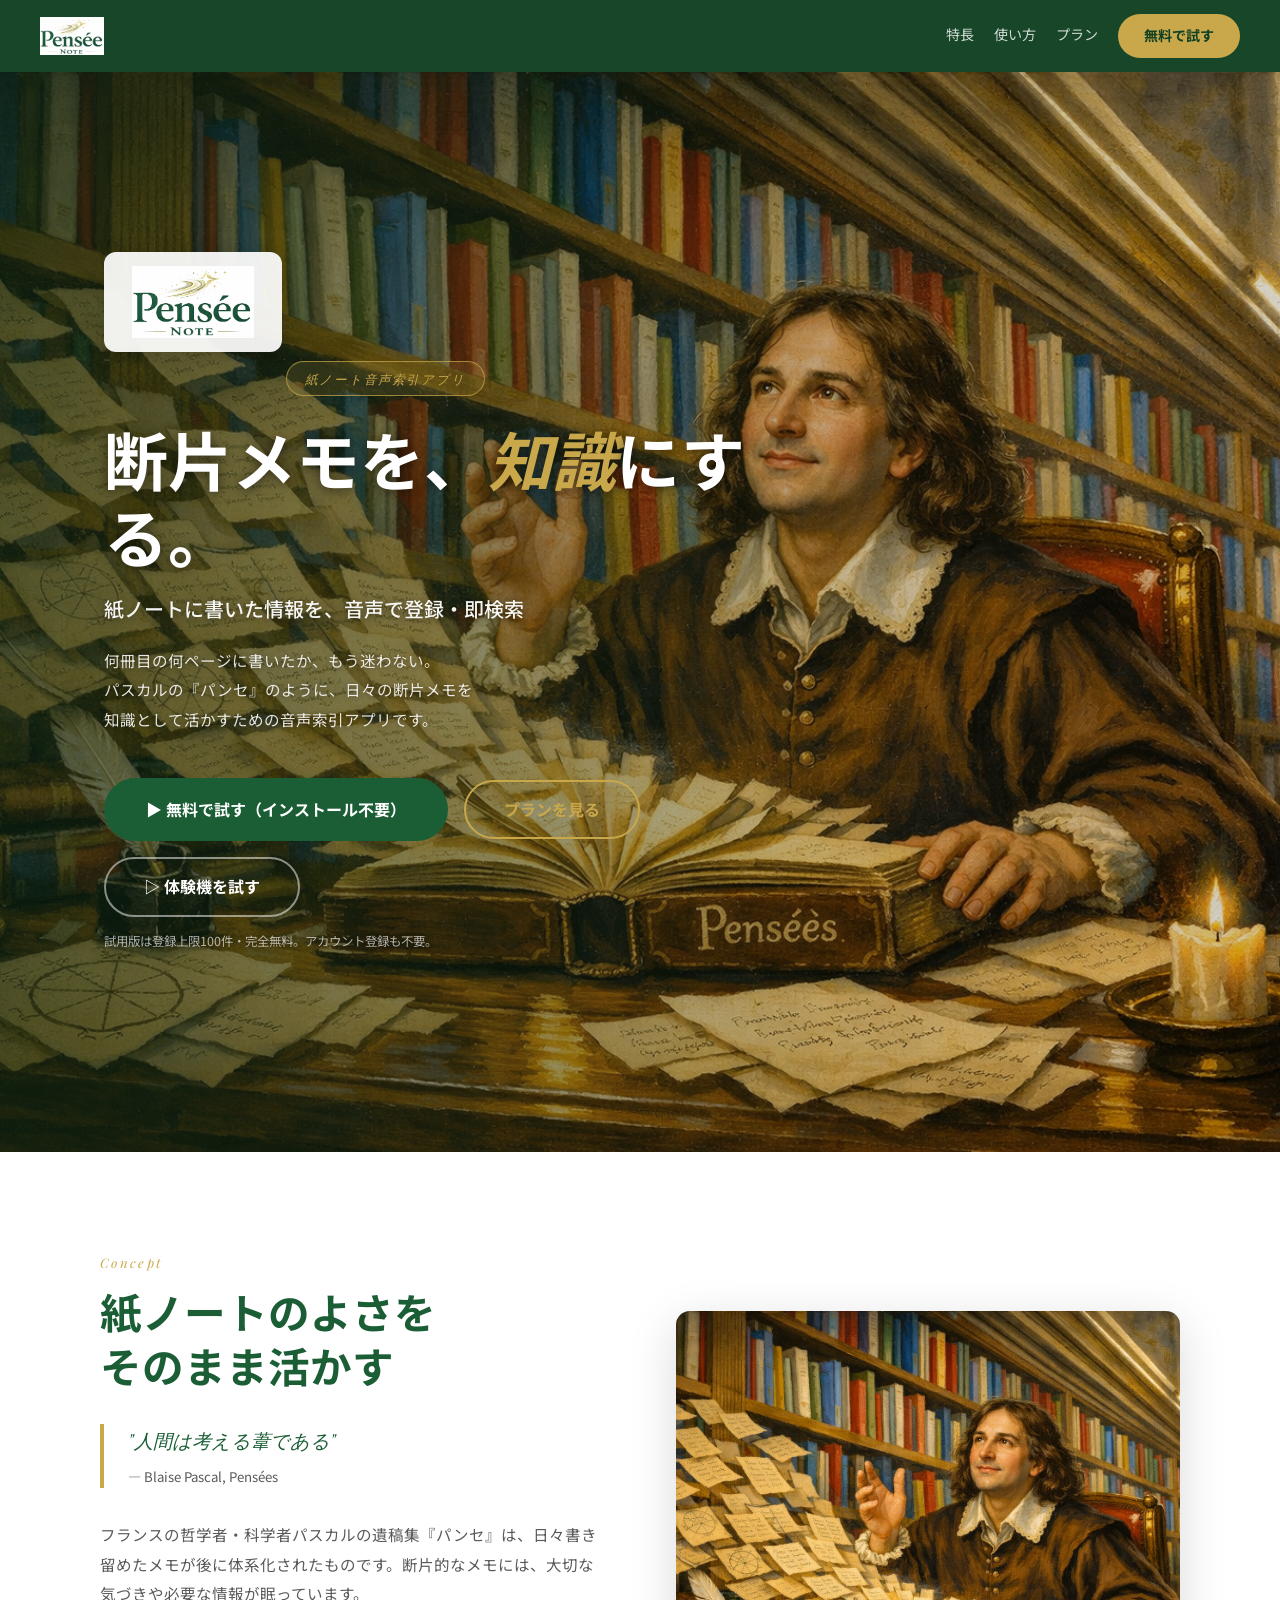
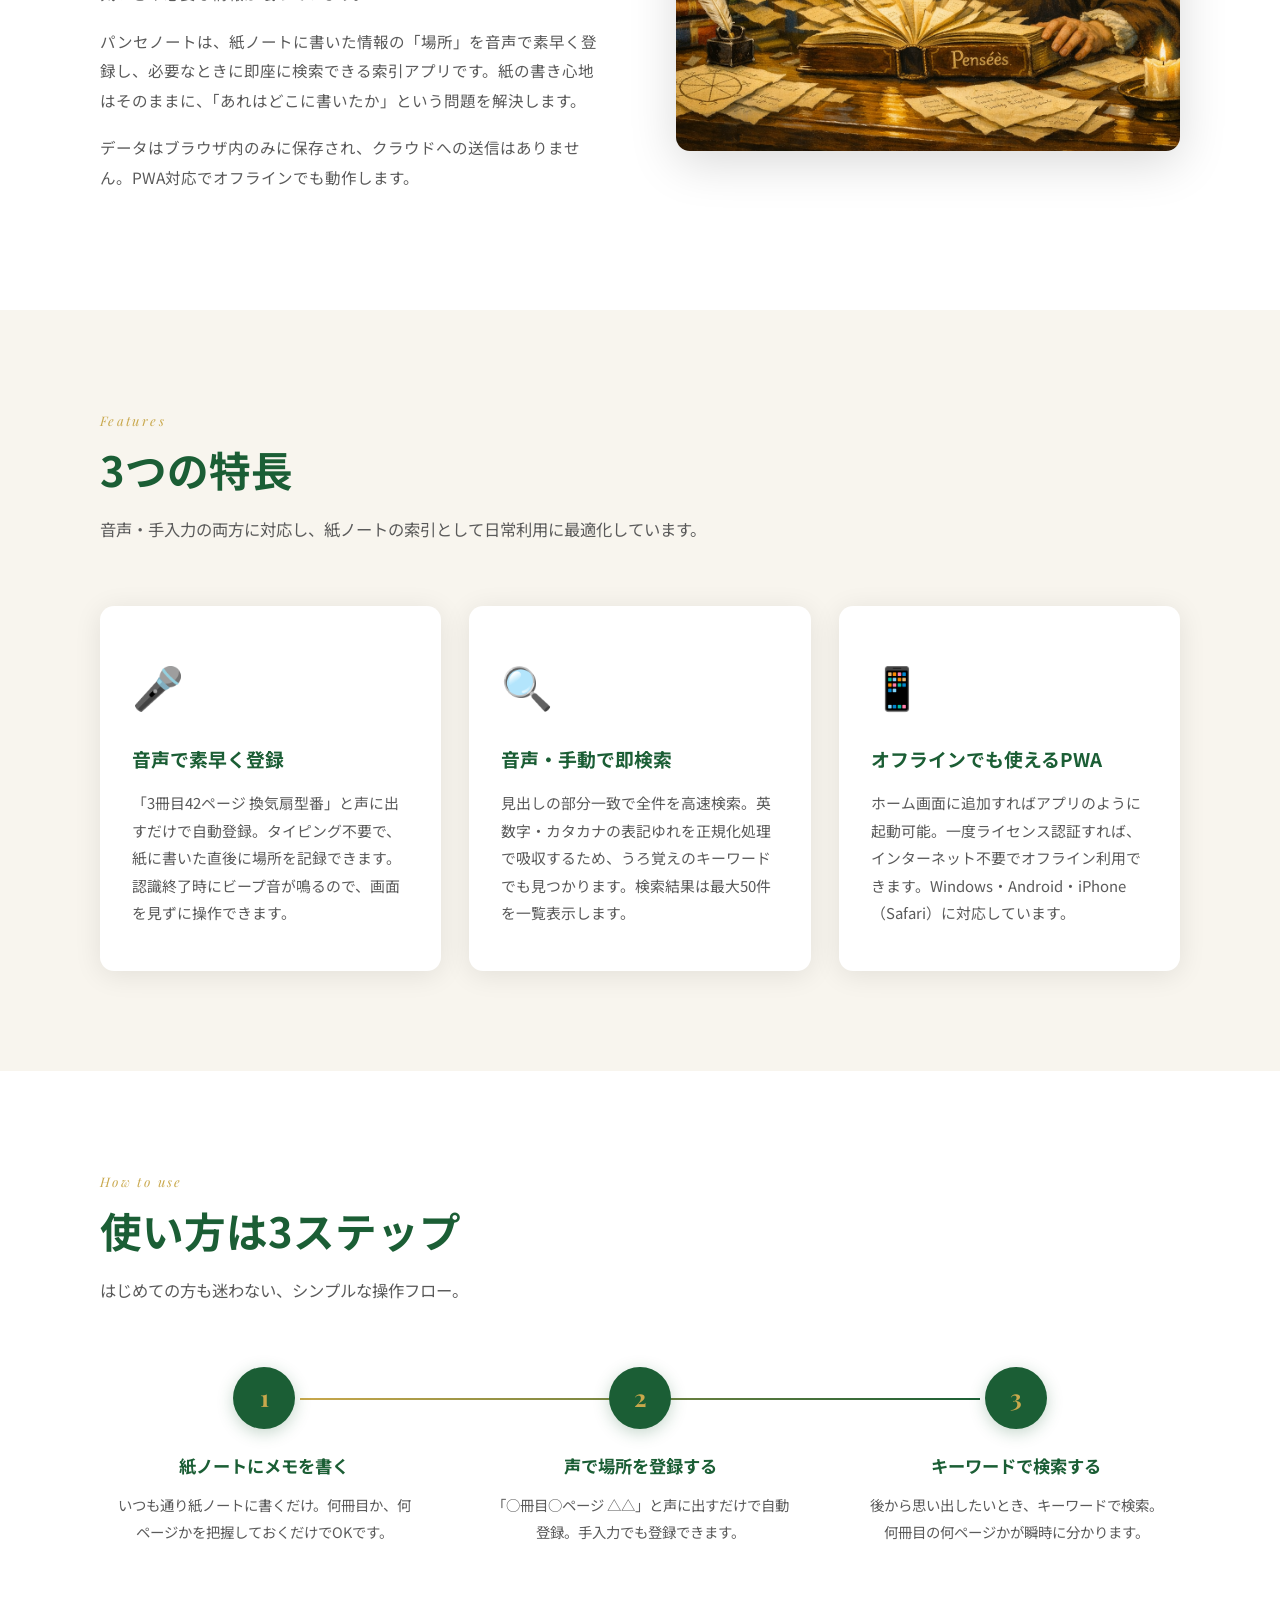
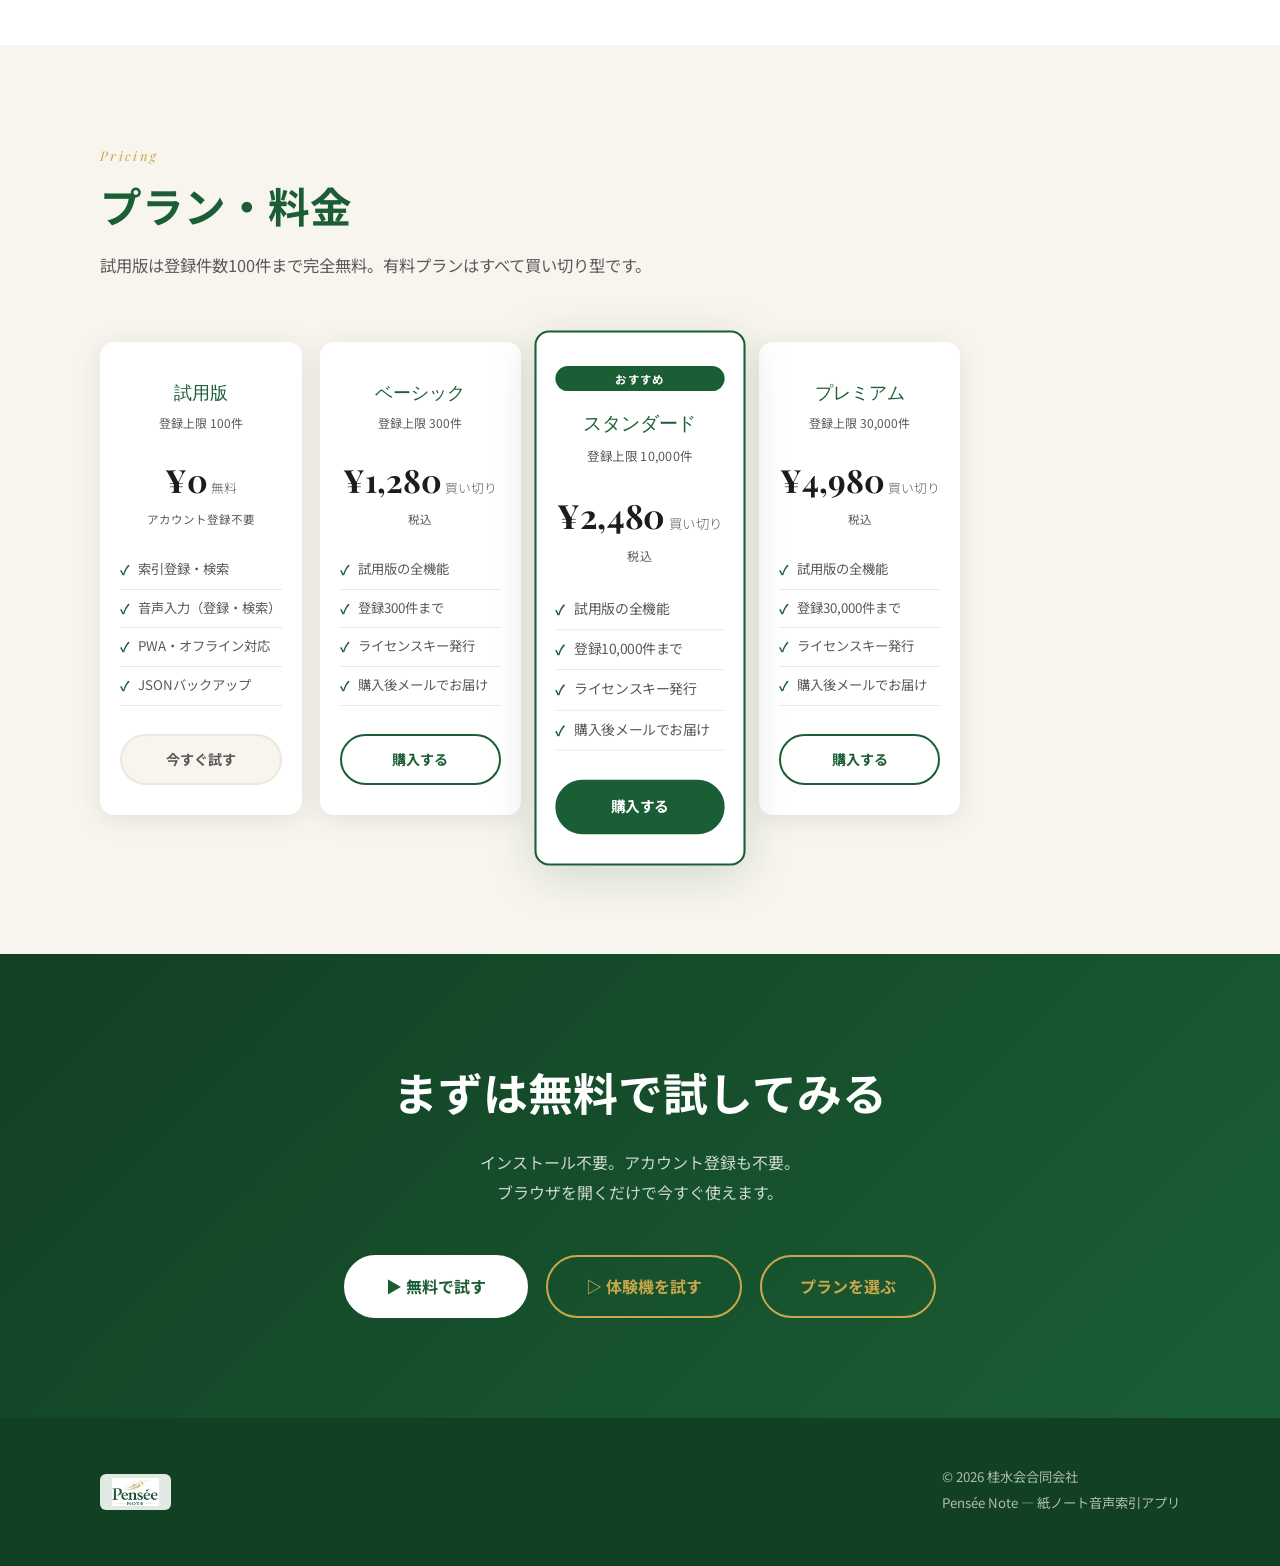
==== commit 7eb4930a: "Add files via upload" ====
--- a/index.html
+++ b/index.html
@@ -452,8 +452,12 @@
         ▶ 無料で試す（インストール不要）
       </a>
       <a class="btn-outline-gold" href="#pricing">プランを見る</a>
-    </div>
-    <p class="hero-note">試用版は登録上限30件・完全無料。アカウント登録も不要。</p>
+      <a class="btn-outline-gold" href="https://hca02673-beep.github.io/panseenote-demo/?set=lady"
+         style="border-color:rgba(255,255,255,.5);color:#fff;">
+        ▷ 体験機を試す
+      </a>
+    </div>
+    <p class="hero-note">試用版は登録上限100件・完全無料。アカウント登録も不要。</p>
   </div>
 </section>
 
@@ -636,6 +640,9 @@
       <a class="btn-white" href="https://hca02673-beep.github.io/panseenote/">
         ▶ 無料で試す
       </a>
+      <a class="btn-outline-gold" href="https://hca02673-beep.github.io/panseenote-demo/?set=lady">
+        ▷ 体験機を試す
+      </a>
       <a class="btn-outline-gold" href="#pricing">プランを選ぶ</a>
     </div>
   </div>
